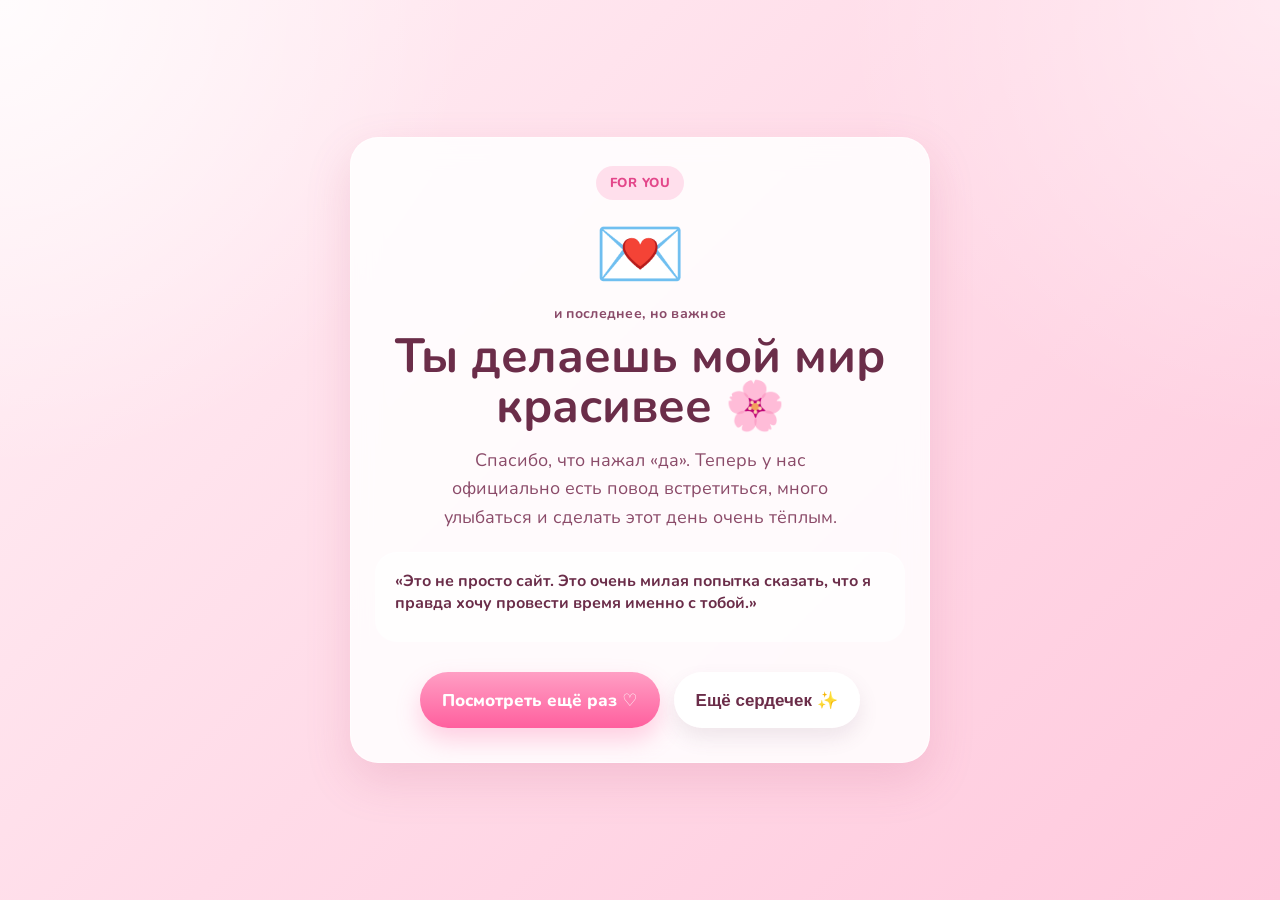
==== final.html @ e46b2453 "Add files via upload" ====
<!DOCTYPE html>
<html lang="ru">
<head>
  <meta charset="UTF-8" />
  <meta name="viewport" content="width=device-width, initial-scale=1.0" />
  <title>Это судьба ✨</title>
  <link rel="preconnect" href="https://fonts.googleapis.com">
  <link rel="preconnect" href="https://fonts.gstatic.com" crossorigin>
  <link href="https://fonts.googleapis.com/css2?family=Nunito:wght@400;600;700;800&display=swap" rel="stylesheet">
  <link rel="stylesheet" href="style.css" />
</head>
<body class="page page-final">
  <div class="hearts hearts-dense" aria-hidden="true"></div>

  <main class="card final-card fade-up">
    <div class="badge badge-glow">for you</div>

    <div class="letter-icon" aria-hidden="true">💌</div>

    <p class="eyebrow">и последнее, но важное</p>
    <h1>Ты делаешь мой мир красивее 🌸</h1>
    <p class="subtitle">
      Спасибо, что нажал «да». Теперь у нас официально есть повод встретиться,
      много улыбаться и сделать этот день очень тёплым.
    </p>

    <div class="quote-box">
      <p>
        «Это не просто сайт. Это очень милая попытка сказать,
        что я правда хочу провести время именно с тобой.»
      </p>
    </div>

    <div class="actions center stacked-mobile">
      <a class="btn btn-yes" href="index.html">Посмотреть ещё раз ♡</a>
      <button class="btn btn-secondary" id="confettiBtn" type="button">Ещё сердечек ✨</button>
    </div>
  </main>

  <script src="script.js"></script>
</body>
</html>
---- style.css ----
:root {
  --bg-1: #ffdbe8;
  --bg-2: #ffc9dd;
  --bg-3: #fff0f5;
  --card: rgba(255, 255, 255, 0.72);
  --card-strong: rgba(255, 255, 255, 0.86);
  --text: #6b2d49;
  --text-soft: #8b4b69;
  --accent: #ff5f9e;
  --accent-dark: #e3478a;
  --accent-light: #ff9fc4;
  --white: #ffffff;
  --shadow: 0 18px 45px rgba(195, 88, 130, 0.18);
  --radius: 28px;
}

* {
  box-sizing: border-box;
}

html,
body {
  margin: 0;
  min-height: 100%;
  font-family: 'Nunito', system-ui, -apple-system, BlinkMacSystemFont, 'Segoe UI', sans-serif;
}

body {
  min-height: 100vh;
  color: var(--text);
  background:
    radial-gradient(circle at top left, rgba(255, 255, 255, 0.8), transparent 30%),
    radial-gradient(circle at top right, rgba(255, 255, 255, 0.45), transparent 28%),
    linear-gradient(135deg, var(--bg-3), var(--bg-1), var(--bg-2));
  overflow-x: hidden;
}

.page {
  display: grid;
  place-items: center;
  padding: 24px;
  position: relative;
}

.card {
  width: min(100%, 580px);
  background: var(--card);
  border: 1px solid rgba(255, 255, 255, 0.55);
  border-radius: var(--radius);
  padding: 28px 24px 30px;
  text-align: center;
  backdrop-filter: blur(14px);
  -webkit-backdrop-filter: blur(14px);
  box-shadow: var(--shadow);
  position: relative;
  z-index: 2;
}

.success-card,
.final-card {
  background: var(--card-strong);
}

.badge {
  display: inline-flex;
  align-items: center;
  justify-content: center;
  padding: 8px 14px;
  border-radius: 999px;
  background: rgba(255, 95, 158, 0.12);
  color: var(--accent-dark);
  font-weight: 800;
  font-size: 13px;
  letter-spacing: 0.04em;
  text-transform: uppercase;
  margin-bottom: 18px;
}

.badge-success,
.badge-glow {
  background: rgba(255, 95, 158, 0.18);
}

.eyebrow {
  margin: 10px 0 8px;
  color: var(--text-soft);
  font-size: 14px;
  font-weight: 700;
  letter-spacing: 0.02em;
}

h1 {
  margin: 0;
  font-size: clamp(32px, 5vw, 48px);
  line-height: 1.05;
}

.subtitle {
  margin: 14px auto 0;
  max-width: 420px;
  font-size: 18px;
  line-height: 1.6;
  color: var(--text-soft);
}

.actions {
  display: flex;
  justify-content: center;
  align-items: center;
  gap: 14px;
  flex-wrap: wrap;
  margin-top: 26px;
  min-height: 64px;
}

.actions.center {
  justify-content: center;
}

.btn {
  appearance: none;
  border: none;
  outline: none;
  cursor: pointer;
  text-decoration: none;
  display: inline-flex;
  justify-content: center;
  align-items: center;
  min-width: 150px;
  min-height: 56px;
  padding: 14px 22px;
  border-radius: 999px;
  font-size: 17px;
  font-weight: 800;
  transition: transform 0.18s ease, box-shadow 0.18s ease, background 0.18s ease;
}

.btn:hover {
  transform: translateY(-2px) scale(1.02);
}

.btn-yes {
  color: var(--white);
  background: linear-gradient(180deg, var(--accent-light), var(--accent));
  box-shadow: 0 12px 24px rgba(255, 95, 158, 0.28);
}

.btn-no,
.btn-secondary {
  color: var(--text);
  background: rgba(255, 255, 255, 0.9);
  box-shadow: 0 10px 20px rgba(123, 86, 104, 0.12);
}

.hint {
  margin-top: 18px;
  font-size: 14px;
  color: var(--text-soft);
}

.character {
  width: 156px;
  height: 156px;
  margin: 0 auto 14px;
  border-radius: 50%;
  background: radial-gradient(circle at 30% 28%, #fff, #fff 55%, #ffe1ec 100%);
  box-shadow: inset 0 -8px 0 rgba(255, 182, 206, 0.65), 0 14px 24px rgba(255, 121, 165, 0.2);
  display: grid;
  place-items: center;
  position: relative;
}

.character::before,
.character::after {
  content: '';
  position: absolute;
  top: 20px;
  width: 24px;
  height: 24px;
  background: rgba(255, 168, 198, 0.6);
  border-radius: 8px 16px 6px 16px;
}

.character::before {
  left: 18px;
  transform: rotate(-20deg);
}

.character::after {
  right: 18px;
  transform: scaleX(-1) rotate(-20deg);
}

.face {
  position: relative;
  width: 84px;
  height: 74px;
}

.eye {
  position: absolute;
  top: 18px;
  width: 10px;
  height: 18px;
  background: #513043;
  border-radius: 999px;
}

.eye-left { left: 18px; }
.eye-right { right: 18px; }

.happy-eye {
  height: 10px;
  background: transparent;
  border-top: 4px solid #513043;
  border-radius: 999px;
  top: 24px;
}

.blush {
  position: absolute;
  top: 34px;
  width: 18px;
  height: 10px;
  background: rgba(255, 143, 182, 0.65);
  border-radius: 999px;
  filter: blur(0.5px);
}

.blush-left { left: 4px; }
.blush-right { right: 4px; }

.smile {
  position: absolute;
  left: 50%;
  bottom: 8px;
  transform: translateX(-50%);
  width: 28px;
  height: 14px;
  border-bottom: 4px solid #513043;
  border-radius: 0 0 24px 24px;
}

.big-smile {
  width: 36px;
  height: 18px;
}

.details-box,
.quote-box {
  margin-top: 20px;
  padding: 18px 20px;
  text-align: left;
  border-radius: 22px;
  background: rgba(255, 255, 255, 0.7);
  box-shadow: inset 0 1px 0 rgba(255, 255, 255, 0.55);
}

.details-box p,
.quote-box p {
  margin: 0 0 10px;
  font-weight: 700;
}

.details-box ul {
  margin: 0;
  padding-left: 18px;
  color: var(--text-soft);
  line-height: 1.8;
}

.letter-icon {
  font-size: 74px;
  line-height: 1;
  margin-bottom: 12px;
  animation: floatY 2.6s ease-in-out infinite;
}

.hearts {
  position: fixed;
  inset: 0;
  pointer-events: none;
  overflow: hidden;
  z-index: 0;
}

.heart {
  position: absolute;
  bottom: -40px;
  font-size: 20px;
  opacity: 0.75;
  animation: floatUp linear forwards;
}

.no-runaway {
  position: relative;
}

.floating {
  animation: floatY 3s ease-in-out infinite;
}

.scale-in {
  animation: scaleIn 0.55s ease;
}

.fade-up {
  animation: fadeUp 0.7s ease;
}

.pulse {
  animation: pulse 1.8s infinite;
}

@keyframes floatUp {
  0% {
    transform: translateY(0) scale(0.9);
    opacity: 0;
  }
  10% {
    opacity: 0.75;
  }
  100% {
    transform: translateY(-110vh) scale(1.2);
    opacity: 0;
  }
}

@keyframes floatY {
  0%, 100% { transform: translateY(0); }
  50% { transform: translateY(-8px); }
}

@keyframes scaleIn {
  0% { transform: scale(0.88); opacity: 0; }
  100% { transform: scale(1); opacity: 1; }
}

@keyframes fadeUp {
  0% { transform: translateY(20px); opacity: 0; }
  100% { transform: translateY(0); opacity: 1; }
}

@keyframes pulse {
  0%, 100% { transform: scale(1); }
  50% { transform: scale(1.045); }
}

@media (max-width: 640px) {
  .card {
    padding: 24px 18px 26px;
  }

  .subtitle {
    font-size: 16px;
  }

  .btn {
    width: 100%;
  }

  .stacked-mobile {
    flex-direction: column;
  }

  .character {
    width: 138px;
    height: 138px;
  }
}
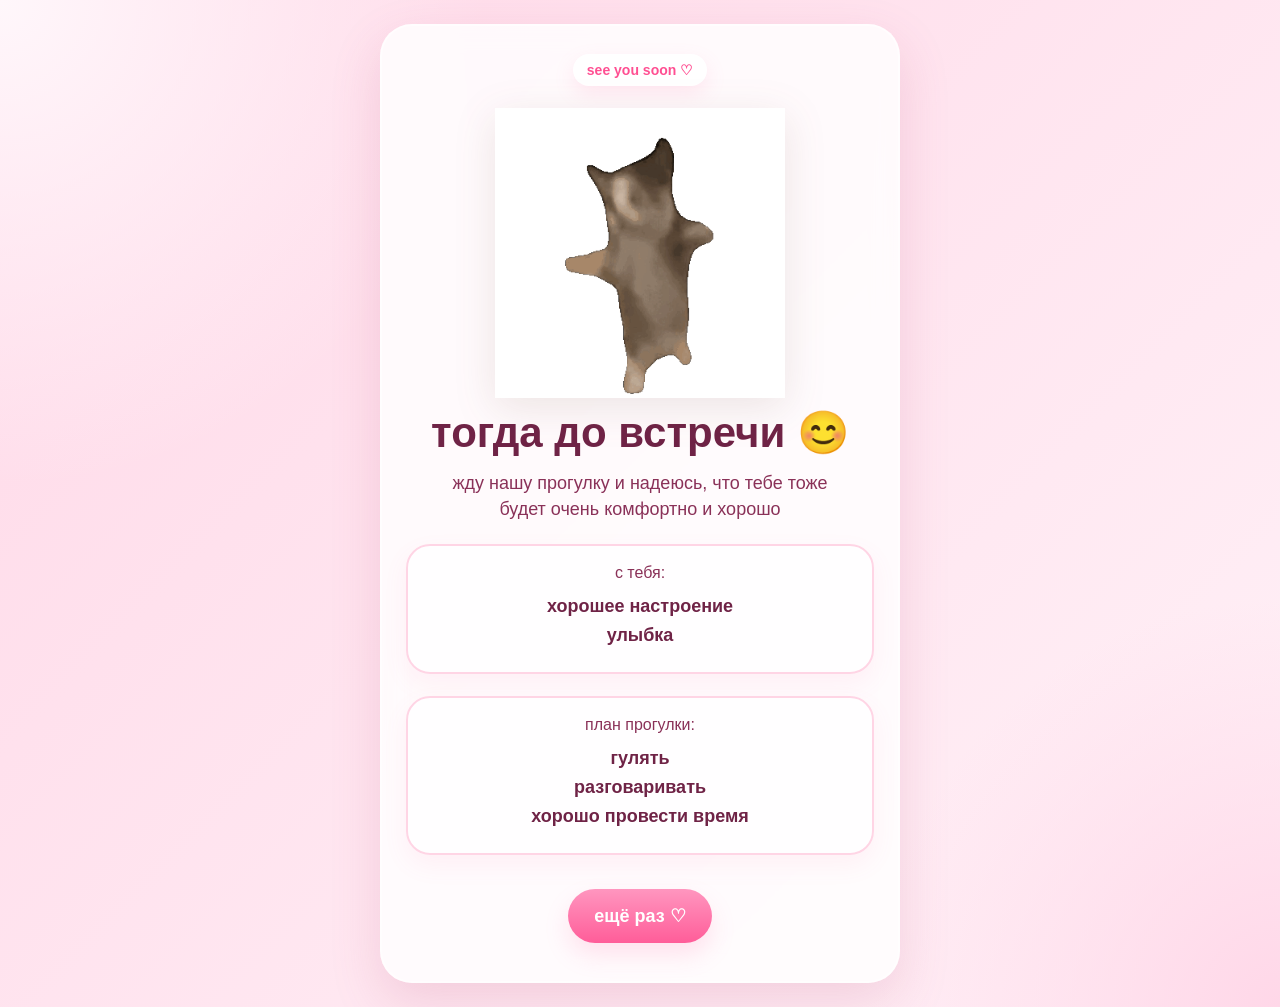
==== commit 737d926d: "Update final.html" ====
--- a/final.html
+++ b/final.html
@@ -3,37 +3,45 @@
 <head>
   <meta charset="UTF-8" />
   <meta name="viewport" content="width=device-width, initial-scale=1.0" />
-  <title>Это судьба ✨</title>
-  <link rel="preconnect" href="https://fonts.googleapis.com">
-  <link rel="preconnect" href="https://fonts.gstatic.com" crossorigin>
-  <link href="https://fonts.googleapis.com/css2?family=Nunito:wght@400;600;700;800&display=swap" rel="stylesheet">
+  <title>Финал</title>
   <link rel="stylesheet" href="style.css" />
 </head>
-<body class="page page-final">
-  <div class="hearts hearts-dense" aria-hidden="true"></div>
+<body class="page">
+  <div class="floating-hearts"></div>
 
-  <main class="card final-card fade-up">
-    <div class="badge badge-glow">for you</div>
+  <main class="card">
+    <div class="badge">see you soon ♡</div>
 
-    <div class="letter-icon" aria-hidden="true">💌</div>
+    <div class="pet-wrap">
+      <div class="cat-media-wrap cat-media-wrap-happy">
+        <img src="cat3.gif" alt="Котик радуется" class="cat-media cat-media-happy" />
+      </div>
+    </div>
 
-    <p class="eyebrow">и последнее, но важное</p>
-    <h1>Ты делаешь мой мир красивее 🌸</h1>
+    <h1>тогда до встречи 😊</h1>
     <p class="subtitle">
-      Спасибо, что нажал «да». Теперь у нас официально есть повод встретиться,
-      много улыбаться и сделать этот день очень тёплым.
+      жду нашу прогулку и надеюсь, что тебе тоже будет очень комфортно и хорошо
     </p>
 
-    <div class="quote-box">
-      <p>
-        «Это не просто сайт. Это очень милая попытка сказать,
-        что я правда хочу провести время именно с тобой.»
-      </p>
+    <div class="final-box">
+      <p>с тебя:</p>
+      <ul>
+        <li>хорошее настроение</li>
+        <li>улыбка</li>
+      </ul>
     </div>
 
-    <div class="actions center stacked-mobile">
-      <a class="btn btn-yes" href="index.html">Посмотреть ещё раз ♡</a>
-      <button class="btn btn-secondary" id="confettiBtn" type="button">Ещё сердечек ✨</button>
+    <div class="final-box">
+      <p>план прогулки:</p>
+      <ul>
+        <li>гулять</li>
+        <li>разговаривать</li>
+        <li>хорошо провести время</li>
+      </ul>
+    </div>
+
+    <div class="buttons buttons-center">
+      <a class="btn btn-yes" href="index.html">ещё раз ♡</a>
     </div>
   </main>
 
--- a/style.css
+++ b/style.css
@@ -1,17 +1,11 @@
 :root {
-  --bg-1: #ffdbe8;
-  --bg-2: #ffc9dd;
-  --bg-3: #fff0f5;
-  --card: rgba(255, 255, 255, 0.72);
-  --card-strong: rgba(255, 255, 255, 0.86);
-  --text: #6b2d49;
-  --text-soft: #8b4b69;
-  --accent: #ff5f9e;
-  --accent-dark: #e3478a;
-  --accent-light: #ff9fc4;
-  --white: #ffffff;
-  --shadow: 0 18px 45px rgba(195, 88, 130, 0.18);
-  --radius: 28px;
+  --bg1: #ffd9e8;
+  --bg2: #fff1f7;
+  --card: rgba(255, 255, 255, 0.82);
+  --text: #8a3158;
+  --text-dark: #6f2346;
+  --pink-dark: #ff4f92;
+  --shadow: 0 20px 50px rgba(186, 75, 122, 0.18);
 }
 
 * {
@@ -22,20 +16,20 @@
 body {
   margin: 0;
   min-height: 100%;
-  font-family: 'Nunito', system-ui, -apple-system, BlinkMacSystemFont, 'Segoe UI', sans-serif;
+  font-family: Arial, Helvetica, sans-serif;
 }
 
 body {
-  min-height: 100vh;
+  overflow: hidden;
   color: var(--text);
   background:
-    radial-gradient(circle at top left, rgba(255, 255, 255, 0.8), transparent 30%),
-    radial-gradient(circle at top right, rgba(255, 255, 255, 0.45), transparent 28%),
-    linear-gradient(135deg, var(--bg-3), var(--bg-1), var(--bg-2));
-  overflow-x: hidden;
+    radial-gradient(circle at top left, #fff7fb 0%, transparent 30%),
+    radial-gradient(circle at bottom right, #ffd7e8 0%, transparent 25%),
+    linear-gradient(135deg, var(--bg1), var(--bg2));
 }
 
 .page {
+  min-height: 100vh;
   display: grid;
   place-items: center;
   padding: 24px;
@@ -43,96 +37,138 @@
 }
 
 .card {
-  width: min(100%, 580px);
+  width: min(92vw, 520px);
   background: var(--card);
-  border: 1px solid rgba(255, 255, 255, 0.55);
-  border-radius: var(--radius);
+  backdrop-filter: blur(12px);
+  border: 2px solid rgba(255, 255, 255, 0.55);
+  border-radius: 32px;
+  box-shadow: var(--shadow);
   padding: 28px 24px 30px;
   text-align: center;
-  backdrop-filter: blur(14px);
-  -webkit-backdrop-filter: blur(14px);
-  box-shadow: var(--shadow);
   position: relative;
   z-index: 2;
 }
 
-.success-card,
-.final-card {
-  background: var(--card-strong);
-}
-
 .badge {
-  display: inline-flex;
-  align-items: center;
-  justify-content: center;
+  display: inline-block;
   padding: 8px 14px;
   border-radius: 999px;
-  background: rgba(255, 95, 158, 0.12);
-  color: var(--accent-dark);
-  font-weight: 800;
-  font-size: 13px;
-  letter-spacing: 0.04em;
-  text-transform: uppercase;
+  background: #fff;
+  color: var(--pink-dark);
+  font-weight: 700;
+  font-size: 14px;
+  box-shadow: 0 8px 20px rgba(255, 120, 173, 0.15);
   margin-bottom: 18px;
 }
 
-.badge-success,
-.badge-glow {
-  background: rgba(255, 95, 158, 0.18);
-}
-
-.eyebrow {
-  margin: 10px 0 8px;
-  color: var(--text-soft);
-  font-size: 14px;
-  font-weight: 700;
-  letter-spacing: 0.02em;
+.pet-wrap {
+  display: flex;
+  justify-content: center;
+  align-items: center;
+  min-height: 280px;
+  margin: 4px 0 12px;
+}
+
+.cat-media-wrap {
+  display: inline-flex;
+  justify-content: center;
+  align-items: center;
+  transform-origin: center bottom;
+  animation: catFloat 2.8s ease-in-out infinite;
+}
+
+.cat-media-wrap-happy {
+  animation: catFloatHappy 2s ease-in-out infinite;
+}
+
+.cat-media {
+  display: block;
+  width: min(320px, 78vw);
+  height: auto;
+  user-select: none;
+  pointer-events: none;
+  filter: drop-shadow(0 10px 20px rgba(111, 63, 46, 0.12));
+}
+
+.cat-media-happy {
+  width: min(290px, 72vw);
 }
 
 h1 {
   margin: 0;
-  font-size: clamp(32px, 5vw, 48px);
-  line-height: 1.05;
+  font-size: clamp(30px, 5vw, 42px);
+  line-height: 1.1;
+  color: var(--text-dark);
+}
+
+h2 {
+  margin: 8px 0 0;
+  font-size: clamp(26px, 4vw, 34px);
+  color: var(--pink-dark);
 }
 
 .subtitle {
   margin: 14px auto 0;
-  max-width: 420px;
+  max-width: 390px;
   font-size: 18px;
-  line-height: 1.6;
-  color: var(--text-soft);
-}
-
-.actions {
+  line-height: 1.45;
+}
+
+.message-box,
+.final-box {
+  margin-top: 22px;
+  background: rgba(255, 255, 255, 0.75);
+  border: 2px solid #ffd5e5;
+  border-radius: 24px;
+  padding: 18px;
+  box-shadow: 0 10px 24px rgba(255, 105, 155, 0.08);
+}
+
+.message-box p,
+.final-box p {
+  margin: 0;
+  font-size: 16px;
+}
+
+.final-box ul {
+  list-style: none;
+  padding: 0;
+  margin: 14px 0 0;
+}
+
+.final-box li {
+  margin: 8px 0;
+  font-size: 18px;
+  font-weight: 700;
+  color: var(--text-dark);
+}
+
+.buttons {
+  position: relative;
   display: flex;
   justify-content: center;
   align-items: center;
-  gap: 14px;
+  gap: 16px;
+  min-height: 70px;
+  margin-top: 26px;
   flex-wrap: wrap;
-  margin-top: 26px;
-  min-height: 64px;
-}
-
-.actions.center {
+}
+
+.buttons-center {
   justify-content: center;
 }
 
 .btn {
   appearance: none;
   border: none;
-  outline: none;
+  text-decoration: none;
   cursor: pointer;
-  text-decoration: none;
-  display: inline-flex;
-  justify-content: center;
-  align-items: center;
-  min-width: 150px;
-  min-height: 56px;
-  padding: 14px 22px;
+  padding: 16px 26px;
   border-radius: 999px;
-  font-size: 17px;
+  font-size: 18px;
   font-weight: 800;
-  transition: transform 0.18s ease, box-shadow 0.18s ease, background 0.18s ease;
+  transition: transform 0.18s ease, box-shadow 0.18s ease;
+  box-shadow: 0 12px 24px rgba(255, 120, 173, 0.2);
 }
 
 .btn:hover {
@@ -140,148 +176,29 @@
 }
 
 .btn-yes {
-  color: var(--white);
-  background: linear-gradient(180deg, var(--accent-light), var(--accent));
-  box-shadow: 0 12px 24px rgba(255, 95, 158, 0.28);
-}
-
-.btn-no,
-.btn-secondary {
-  color: var(--text);
-  background: rgba(255, 255, 255, 0.9);
-  box-shadow: 0 10px 20px rgba(123, 86, 104, 0.12);
-}
-
-.hint {
+  background: linear-gradient(180deg, #ff96bf, #ff5d99);
+  color: white;
+}
+
+.btn-no {
+  background: white;
+  color: var(--pink-dark);
+  min-width: 110px;
+}
+
+.tiny-note {
   margin-top: 18px;
   font-size: 14px;
-  color: var(--text-soft);
-}
-
-.character {
-  width: 156px;
-  height: 156px;
-  margin: 0 auto 14px;
-  border-radius: 50%;
-  background: radial-gradient(circle at 30% 28%, #fff, #fff 55%, #ffe1ec 100%);
-  box-shadow: inset 0 -8px 0 rgba(255, 182, 206, 0.65), 0 14px 24px rgba(255, 121, 165, 0.2);
-  display: grid;
-  place-items: center;
-  position: relative;
-}
-
-.character::before,
-.character::after {
-  content: '';
-  position: absolute;
-  top: 20px;
-  width: 24px;
-  height: 24px;
-  background: rgba(255, 168, 198, 0.6);
-  border-radius: 8px 16px 6px 16px;
-}
-
-.character::before {
-  left: 18px;
-  transform: rotate(-20deg);
-}
-
-.character::after {
-  right: 18px;
-  transform: scaleX(-1) rotate(-20deg);
-}
-
-.face {
-  position: relative;
-  width: 84px;
-  height: 74px;
-}
-
-.eye {
-  position: absolute;
-  top: 18px;
-  width: 10px;
-  height: 18px;
-  background: #513043;
-  border-radius: 999px;
-}
-
-.eye-left { left: 18px; }
-.eye-right { right: 18px; }
-
-.happy-eye {
-  height: 10px;
-  background: transparent;
-  border-top: 4px solid #513043;
-  border-radius: 999px;
-  top: 24px;
-}
-
-.blush {
-  position: absolute;
-  top: 34px;
-  width: 18px;
-  height: 10px;
-  background: rgba(255, 143, 182, 0.65);
-  border-radius: 999px;
-  filter: blur(0.5px);
-}
-
-.blush-left { left: 4px; }
-.blush-right { right: 4px; }
-
-.smile {
-  position: absolute;
-  left: 50%;
-  bottom: 8px;
-  transform: translateX(-50%);
-  width: 28px;
-  height: 14px;
-  border-bottom: 4px solid #513043;
-  border-radius: 0 0 24px 24px;
-}
-
-.big-smile {
-  width: 36px;
-  height: 18px;
-}
-
-.details-box,
-.quote-box {
-  margin-top: 20px;
-  padding: 18px 20px;
-  text-align: left;
-  border-radius: 22px;
-  background: rgba(255, 255, 255, 0.7);
-  box-shadow: inset 0 1px 0 rgba(255, 255, 255, 0.55);
-}
-
-.details-box p,
-.quote-box p {
-  margin: 0 0 10px;
-  font-weight: 700;
-}
-
-.details-box ul {
-  margin: 0;
-  padding-left: 18px;
-  color: var(--text-soft);
-  line-height: 1.8;
-}
-
-.letter-icon {
-  font-size: 74px;
-  line-height: 1;
-  margin-bottom: 12px;
-  animation: floatY 2.6s ease-in-out infinite;
-}
-
-.hearts {
+  opacity: 0.9;
+  min-height: 18px;
+}
+
+.floating-hearts {
   position: fixed;
   inset: 0;
+  overflow: hidden;
   pointer-events: none;
-  overflow: hidden;
-  z-index: 0;
+  z-index: 1;
 }
 
 .heart {
@@ -292,79 +209,66 @@
   animation: floatUp linear forwards;
 }
 
-.no-runaway {
-  position: relative;
-}
-
-.floating {
-  animation: floatY 3s ease-in-out infinite;
-}
-
-.scale-in {
-  animation: scaleIn 0.55s ease;
-}
-
-.fade-up {
-  animation: fadeUp 0.7s ease;
-}
-
-.pulse {
-  animation: pulse 1.8s infinite;
-}
-
 @keyframes floatUp {
-  0% {
-    transform: translateY(0) scale(0.9);
+  from {
+    transform: translateY(0) scale(1);
+    opacity: 0.85;
+  }
+  to {
+    transform: translateY(-115vh) scale(1.5);
     opacity: 0;
   }
-  10% {
-    opacity: 0.75;
-  }
-  100% {
-    transform: translateY(-110vh) scale(1.2);
-    opacity: 0;
-  }
-}
-
-@keyframes floatY {
-  0%, 100% { transform: translateY(0); }
-  50% { transform: translateY(-8px); }
-}
-
-@keyframes scaleIn {
-  0% { transform: scale(0.88); opacity: 0; }
-  100% { transform: scale(1); opacity: 1; }
-}
-
-@keyframes fadeUp {
-  0% { transform: translateY(20px); opacity: 0; }
-  100% { transform: translateY(0); opacity: 1; }
-}
-
-@keyframes pulse {
-  0%, 100% { transform: scale(1); }
-  50% { transform: scale(1.045); }
-}
-
-@media (max-width: 640px) {
+}
+
+@keyframes catFloat {
+  0%, 100% {
+    transform: translateY(0) rotate(0deg);
+  }
+  50% {
+    transform: translateY(-6px) rotate(-1deg);
+  }
+}
+
+@keyframes catFloatHappy {
+  0%, 100% {
+    transform: translateY(0) scale(1);
+  }
+  50% {
+    transform: translateY(-8px) scale(1.02);
+  }
+}
+
+@media (max-width: 520px) {
   .card {
     padding: 24px 18px 26px;
-  }
-
-  .subtitle {
-    font-size: 16px;
+    border-radius: 26px;
   }
 
   .btn {
     width: 100%;
-  }
-
-  .stacked-mobile {
+    max-width: 240px;
+  }
+
+  .buttons {
     flex-direction: column;
   }
 
-  .character {
-    width: 138px;
-    height: 138px;
-  }
-}
+  .btn-no.is-floating {
+    position: fixed !important;
+    width: auto;
+    max-width: none;
+    z-index: 10;
+  }
+
+  .pet-wrap {
+    min-height: 230px;
+  }
+
+  .cat-media {
+    width: min(270px, 78vw);
+  }
+
+  .cat-media-happy {
+    width: min(240px, 72vw);
+  }
+}
